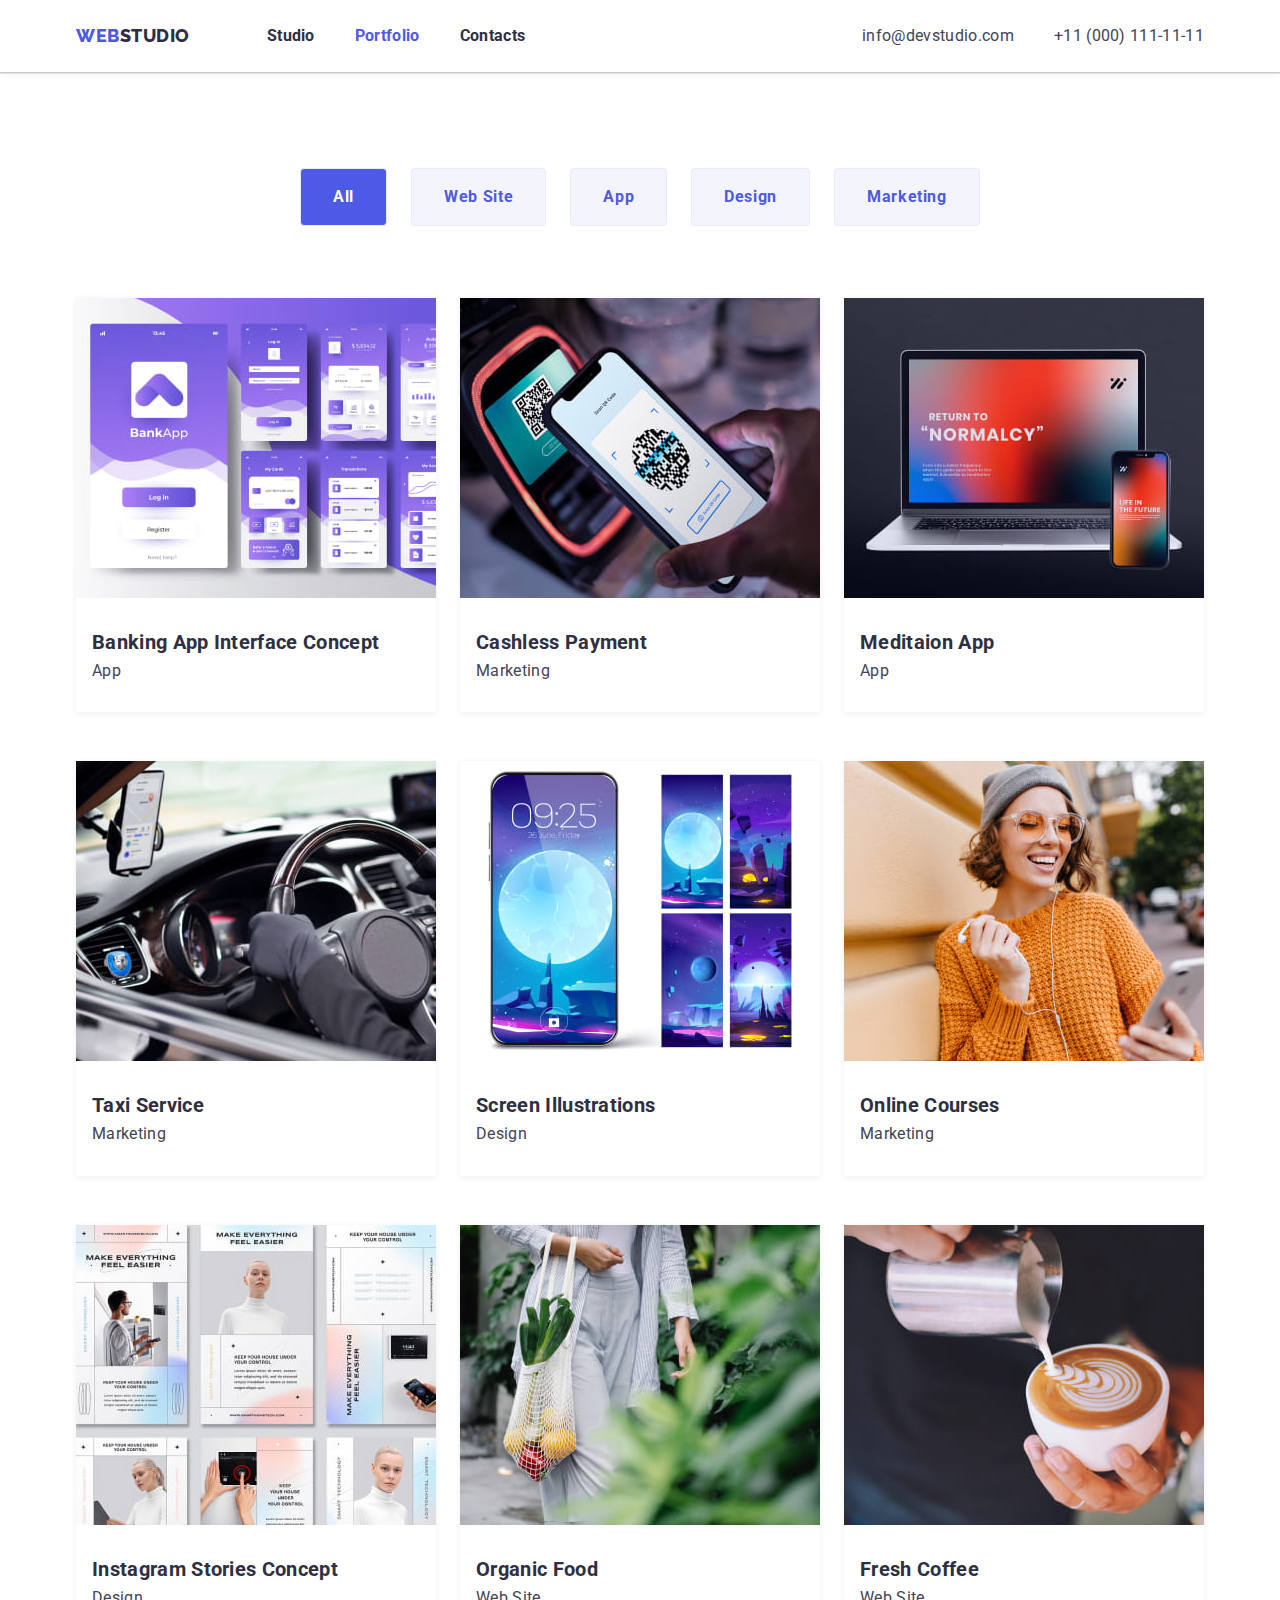
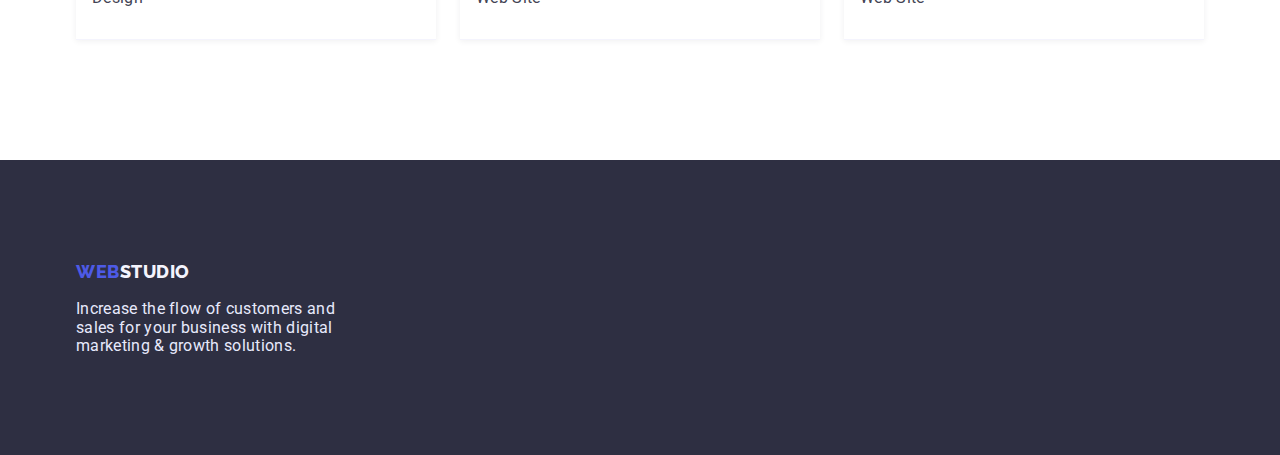
==== portfolio.html @ 6bef0414 "sections 1-4" ====
<!DOCTYPE html>
<html lang="en">
	<head>
		<meta charset="UTF-8" />
		<meta http-equiv="X-UA-Compatible" content="IE=edge" />
		<meta name="viewport" content="width=device-width, initial-scale=1.0" />
		<title>Document</title>
		<link rel="preconnect" href="https://fonts.googleapis.com" />
		<link rel="preconnect" href="https://fonts.gstatic.com" crossorigin />
		<link
			href="https://fonts.googleapis.com/css2?family=Raleway:wght@800&family=Roboto:wght@400;700&display=swap"
			rel="stylesheet"
		/>
		<link
			rel="stylesheet"
			href="https://cdnjs.cloudflare.com/ajax/libs/modern-normalize/1.1.0/modern-normalize.min.css"
		/>
		<link rel="stylesheet" href="./css/styles.css" />
	</head>
	<body>
		<!-- ************************** header ************************** -->
		<header class="header-portf">
			<div class="container header-nav">
				<nav class="header-nav">
					<!-- Логотип у шапці -->
					<a href="./index.html" class="logo">
						<span class="logo-iris">Web</span>
						<span class="logo-navyblue">Studio</span>
					</a>
					<!-- Навігація на інші сторінки -->
					<ul class="site-nav list">
						<li class="item"><a href="./index.html" class="link">Studio</a></li>
						<li class="item"><a href="./portfolio.html" class="link current">Portfolio</a></li>
						<li class="item"><a href="./index.html" class="link">Contacts</a></li>
					</ul>
				</nav>
				<ul class="cont-nav list">
					<!-- Посилання на адрес пошти-->
					<li class="item">
						<a href="mailto:info@devstudio.com" class="link">info@devstudio.com</a>
					</li>
					<!-- Посилання на телефонний номер-->
					<li class="item">
						<a href="tel:+110001111111" class="link">+11 (000) 111-11-11</a>
					</li>
				</ul>
			</div>
		</header>
		<main>
			<!-- ************************** section Portfolio ************************** -->
			<section class="section-portfolio">
				<div class="container">
					<!-- Заголовок секціх, не читається на сторінці -->
					<h1 class="visually-hidden">Portfolio</h1>
					<!-- ***************** block filters ***************** -->
					<ul class="filter-ul">
						<li class="filter-li"><button type="button" class="portfolio-button current">All</button></li>
						<li class="filter-li"><button type="button" class="portfolio-button">Web Site</button></li>
						<li class="filter-li"><button type="button" class="portfolio-button">App</button></li>
						<li class="filter-li"><button type="button" class="portfolio-button">Design</button></li>
						<li class="filter-li"><button type="button" class="portfolio-button">Marketing</button></li>
					</ul>
					<!-- ***************** block Portfolio ***************** -->
					<ul class="card-set-port">
						<li class="item">
							<article class="card">
								<div class="card-thumd">
									<a href="">
										<img src="./images/img21.jpg" alt="img" />
									</a>
								</div>
							</article>
							<div class="card-content">
								<h2 class="section4-title">Banking App Interface Concept</h2>
								<p class="card-text">App</p>
							</div>
						</li>
						<li class="item">
							<article class="card">
								<div class="card-thumd">
									<a href="">
										<img src="./images/img22.jpg" alt="img" />
									</a>
								</div>
							</article>
							<div class="card-content">
								<h2 class="section4-title">Cashless Payment</h2>
								<p class="card-text">Marketing</p>
							</div>
						</li>
						<li class="item">
							<article class="card">
								<div class="card-thumd">
									<a href="">
										<img src="./images/img23.jpg" alt="img" />
									</a>
								</div>
							</article>
							<div class="card-content">
								<h2 class="section4-title">Meditaion App</h2>
								<p class="card-text">App</p>
							</div>
						</li>
						<li class="item">
							<article class="card">
								<div class="card-thumd">
									<a href="">
										<img src="./images/img24.jpg" alt="img" />
									</a>
								</div>
							</article>
							<div class="card-content">
								<h2 class="section4-title">Taxi Service</h2>
								<p class="card-text">Marketing</p>
							</div>
						</li>
						<li class="item">
							<article class="card">
								<div class="card-thumd">
									<a href="">
										<img src="./images/img25.jpg" alt="img" />
									</a>
								</div>
							</article>
							<div class="card-content">
								<h2 class="section4-title">Screen Illustrations</h2>
								<p class="card-text">Design</p>
							</div>
						</li>
						<li class="item">
							<article class="card">
								<div class="card-thumd">
									<a href="">
										<img src="./images/img26.jpg" alt="img" />
									</a>
								</div>
							</article>
							<div class="card-content">
								<h2 class="section4-title">Online Courses</h2>
								<p class="card-text">Marketing</p>
							</div>
						</li>
						<li class="item">
							<article class="card">
								<div class="card-thumd">
									<a href="">
										<img src="./images/img27.jpg" alt="img" />
									</a>
								</div>
							</article>
							<div class="card-content">
								<h2 class="section4-title">Instagram Stories Concept</h2>
								<p class="card-text">Design</p>
							</div>
						</li>
						<li class="item">
							<article class="card">
								<div class="card-thumd">
									<a href="">
										<img src="./images/img28.jpg" alt="img" />
									</a>
								</div>
							</article>
							<div class="card-content">
								<h2 class="section4-title">Organic Food</h2>
								<p class="card-text">Web Site</p>
							</div>
						</li>
						<li class="item">
							<article class="card">
								<div class="card-thumd">
									<a href="">
										<img src="./images/img29.jpg" alt="img" />
									</a>
								</div>
							</article>
							<div class="card-content">
								<h2 class="section4-title">Fresh Coffee</h2>
								<p class="card-text">Web Site</p>
							</div>
						</li>
					</ul>
				</div>
			</section>
		</main>
		<!-- ************************** footer ************************** -->
		<footer class="footer">
			<div class="container">
				<a href="./index.html" class="logo">
					<span class="logo-iris">Web</span>
					<span class="logo-cloud">Studio</span>
				</a>
				<p class="footer-p">
					Increase the flow of customers and sales for your business with digital marketing & growth solutions.
				</p>
			</div>
		</footer>
	</body>
</html>
---- css/styles.css ----
:root {
	--primery-text-color-slate: #434455;
	--primery-white-color: #ffffff;
	--text-color-iris: #4d5ae5;
	--text-color-navyblue: #2e2f42;
	--text-color-cloud: #f4f4fd;
	--text-color-cornflower: #e7e9fc;
	--card-set-gap: 24px;
	--color-light-slate: #8E8F99;
}
/* ************ Recomended Zozylia ************ */
a {
    text-decoration: none;
    color: inherit;
  }
  p,
  h1,
  h2,
  h3,
  h4,
  h5,
  h6 {
    margin: 0;
  }
button {
    cursor: pointer;
  }
/* ************ /Recomended Zozylia ************ */

ul {
	padding-inline-start: 0;
	margin-top: 0;
	margin-bottom: 0;
  }
img {
	display: block;
	max-width: 100%;
	height: auto;
}
body {
	font-family: "Roboto", sans-serif;
	letter-spacing: 0.02em;
	background-color: var(--primery-white-color);
	color: var(--primery-text-color-slate);
}
/* Заголовки font-weight: 700 */
h1,
h2,
h3 {
	font-weight: 700;
	color: var(--text-color-navyblue);
}
/* прибирання маркерів у списках */
ul {
	list-style: none;
}
/* прибирання підкреслення */
a {
	text-decoration: none;
}
.p {
	font-size: 16px;
	line-height: 1.5;
}
.container {
	width: 1158px;
    padding-left: 15px;
    padding-right: 15px;
    margin-left: auto;
	margin-right: auto;
}
/* header */
.header-nav {
	display: flex;
	align-items: center;
}

/* logo */
.logo {
	/* margin-right: 77px; */
	font-family: "Raleway", sans-serif;
	font-weight: 800;
	font-size: 18px;
	line-height: 1.33;
	display: flex;
	align-items: center;
	letter-spacing: 0.03em;
	text-transform: uppercase;
}
.logo-iris {
	color: var(--text-color-iris);
}
.logo-navyblue {
	color: var(--text-color-navyblue);
}
/* site-nav */
.site-nav,
.cont-nav {
	display: flex;
	padding-top: 24px;
    padding-bottom: 24px;
	font-size: 16px;
	line-height: 1.5;
}
.site-nav .item + .item,
.cont-nav .item + .item {
    margin-left: 40px;
}
.site-nav {
	margin-left: 77px;
	font-weight: 700;
}
.site-nav .link {
	color: var(--text-color-navyblue);
}
.site-nav .link:hover,
.site-nav .link:focus {
	color: var(--primery-text-color-slate);
}
.site-nav .link.current {
	color: var(--text-color-iris);
}
/* cont-nav */
.cont-nav {
	margin-left: auto;
}
.cont-nav .link {
	color: var(--primery-text-color-slate);
}
.cont-nav .link:hover,
.cont-nav .link:focus {
	color: var(--text-color-iris);
}
/* hero */
.hero {
	max-width: 1440px;
	height: 600px;
	margin-left: auto;
	margin-right: auto;
	background-image: 
	linear-gradient(rgba(46,47,66, 0.7), rgba(46,47,66, 0.7)),
	url(../images/people-office\ 1.jpg);
	background-repeat: no-repeat;
	background-position: center;
	background-size: cover;
	padding-top: 192px;
	padding-bottom: 192px;
	text-align: center;
}
.hero-title {
	margin: 0px auto 48px;
	max-width: 492px;
	font-size: 56px;
	line-height: 1.07;
	color: var(--primery-white-color);
}
.hero-button {
	font-family: "Roboto", sans-serif;
	font-weight: 700;
	font-size: 16px;
	line-height: 1.19;
	padding: 16px 32px;
	align-items: center;
	letter-spacing: 0.04em;
	color: var(--primery-white-color);
	background-color: var(--text-color-iris);
    border-radius: 4px;
	border: none;
}
.hero-button:hover,
.hero-button:focus {
   background-color: #404BBF;
}

/* section-1 */
.section-1 {
	padding-top: 120px;
	padding-bottom: 120px;
}
/* Приховування заголовка "Секція1" та "Portfolio" */
.visually-hidden {
	position: absolute;
	width: 1px;
	height: 1px;
	margin: -1px;
	border: 0;
	padding: 0;
	clip: rect(0 0 0 0);
	overflow: hidden;
}
.card-set {
	padding: 0;
	margin: 0;
	list-style: none;
	display: flex;
	flex-wrap: wrap;
	margin-left: calc(-1 * var(--card-set-gap));
}
.card-set > .section-1-li {
	flex-basis: calc(100%/4 - var(--card-set-gap));
	margin-left: var(--card-set-gap);
}
.section-1-li::before {
	display: block;
	content: '';
	height: 112px;
	background-color: var(--text-color-cloud);
	background-repeat: 4px;
	margin-bottom: 8px;
	background-repeat: no-repeat;
	background-position: center;
}
.section-1-li:nth-child(1)::before {
	background-image: url(../images/antenna.svg);
}
.section-1-li:nth-child(2)::before {
	background-image: url(../images/clock.svg);
}
.section-1-li:nth-child(3)::before {
	background-image: url(../images/diagram.svg);
}
.section-1-li:nth-child(4)::before {
	background-image: url(../images/astronaut.svg);
}
.section-1-title {
	font-size: 20px;
	line-height: 1.2;
	margin-bottom: 8px;
}
/* section-2 */
.section-2 {
	padding-bottom: 120px;
}
.section-2-title {
	font-size: 36px;
	line-height: 1.11;
	text-align: center;
	text-transform: capitalize;
	margin-bottom: 72px;
}
.section-2-li {
	flex-basis: calc(100%/3 - var(--card-set-gap));
	margin-left: var(--card-set-gap);
}
/* section-3 */

.section-3 {
	padding-top: 120px;
	padding-bottom: 120px;
    background-color: var(--text-color-cloud);
}
.section-3-h2 {
	font-size: 36px;
    line-height: 1.11;
    text-align: center;
    letter-spacing: 0.02em;
    text-transform: capitalize;
	margin-bottom: 72px;
}
.card-set > .section-3-li {
	flex-basis: calc(100%/4 - var(--card-set-gap));
	margin-left: var(--card-set-gap);
	background: #FFFFFF;
    box-shadow: 0px 1px 6px rgba(46, 47, 66, 0.08), 0px 1px 1px rgba(46, 47, 66, 0.16), 0px 2px 1px rgba(46, 47, 66, 0.08);
    border-radius: 0px 0px 4px 4px;
}
.sect-3-div > h3 {
	margin-top: 8px;
	margin-bottom: 8px;
}
.sect-3-div > p {
	margin-bottom: 32px;
	text-align: center;
}
.section3-title {
	font-size: 20px;
	line-height: 1.2;
	text-align: center;
}
.sotial-list {
	display: flex;
	width: 232px;
	height: 48px;
	margin-bottom: 32px;
	margin-left: auto;
	margin-right: auto;
	justify-content: space-between;
	align-items: center;
}
.sotial-list-link {
	display: flex;
	justify-content: center;
	align-items: center;
	width: 40px;
	height: 40px;
	border-radius: 50%;
	background-color: var(--text-color-iris);
}
.sotial-list-icon {
	fill: var(--text-color-cloud);
}
.sotial-list-link:hover,
.sotial-list-link:focus {
	background-color: var(--text-color-cloud);
}
.sotial-list-link:hover .sotial-list-icon,
.sotial-list-link:focus .sotial-list-icon {
	fill: var(--text-color-iris);
}
/* section-сustomers */
.customers {
	padding-top: 120px;
	padding-bottom: 120px;
}
.customers-h2 {
	font-size: 36px;
	line-height: 1.16x;
	text-align: center;
	letter-spacing: 0.03em;
	margin-bottom: 72px;
}
.customers-ul {
	display: flex;
	justify-content: space-between;
	margin: 0 auto;
}
.customers-li {
	display: flex;
	align-items: center;
	justify-content: center;
	width: 168px;
	height: 88px;
	border: 1px solid var(--color-light-slate);
	border-radius: 4px;
	cursor: pointer;
}
.customers-link {
	display: flex;
	justify-content: center;
	align-items: center;
}
.customers-svg {
	fill: var(--color-light-slate);
}
.customers-li:hover,
.customers-li:focus {
	border: 1px solid var(--text-color-iris);
}
.customers-li:hover .customers-svg,
.customers-li:focus .customers-svg {
	fill: var(--text-color-iris);
}
/* -------------------frame under the header------------------- */
.header-portf {
	box-shadow: 0px 2px 1px rgba(46, 47, 66, 0.08), 0px 1px 1px rgba(46, 47, 66, 0.16), 0px 1px 6px rgba(46, 47, 66, 0.08);
}
/* -------------------Portfolio------------------- */
.section-portfolio {
	padding-top: 96px;
	padding-bottom: 120px;
}
/* Блок фільтрів */
.filter-ul {
    display: flex;
	justify-content: center;
	margin-bottom: 72px;
}
.filter-ul .filter-li + .filter-li {
	margin-left: 24px;
}
.portfolio-button {
	padding: 16px 32px;
	border: 1px solid #E7E9FC;
    border-radius: 4px;
	font-family: "Roboto", sans-serif;
	font-weight: 700;
	font-size: 16px;
	line-height: 1.5;
	display: flex;
	align-items: center;
	text-align: center;
	letter-spacing: 0.04em;
	color: var(--text-color-iris);
	background: var(--text-color-cloud);
}
.portfolio-button.current,
.portfolio-button:hover,
.portfolio-button:focus {
	color: var(--primery-white-color);
	background: var(--text-color-iris);
}
/* Блок портфоліо */
.card-set-port {
	padding: 0;
	list-style: none;
	display: flex;
	flex-wrap: wrap;
	margin-top: calc(-1 * var(--card-set-gap));
	margin-bottom: calc(-1 * var(--card-set-gap));
	margin-left: calc(-1 * var(--card-set-gap));
	margin-right: 0;
}
.card-set-port > .item {
	flex-basis: calc(100%/3 - var(--card-set-gap) - 1);
	margin-top: var(--card-set-gap);
	margin-bottom: var(--card-set-gap);
	margin-left: var(--card-set-gap);
	border-bottom: 0.5px solid #F4F4FD;
	box-shadow: 0px 1px 6px rgba(46, 47, 66, 0.08);
}
.card-content {
	padding: 32px 16px;
}
.card-content > .card-text {
	margin-top: 8px;
}
.section4-title {
	font-size: 20px;
	line-height: 1.2;
	color: var(--text-color-navyblue);
}

/* footer */
footer {
	padding-top: 100px;
	padding-bottom: 100px;
	background-color: var(--text-color-navyblue);
}
.logo-cloud {
	color: var(--text-color-cloud);
}
.footer a {
	margin-bottom: 16px;
	font-size: 18px;
	line-height: 1.1.17;
}
.footer-p {
	width: 264px;
	color: var(--text-color-cornflower);
}
.footer-media {

}
.footer-h3 {
	font-size: 16px;
	line-height: 1.5;
	color: #FFFFFF;
}
.footer-ul {
	display: flex;
	justify-content: space-between;
	align-items: center;
	width: 208px;
	height: 40px;
	


}
.footer-li {

}
.footer-link {
	display: flex;
	justify-self: center;
	align-items: center;
	width: 40px;
	height: 40px;
	border-radius: 50%;
	background: rgba(255, 255, 255, 0.1);
}
.footer-svg {
	fill: var(--text-color-cloud);
}
/* .sotial-list {
	display: flex;
	width: 232px;
	height: 48px;
	margin-bottom: 32px;
	margin-left: auto;
	margin-right: auto;
	justify-content: space-between;
	align-items: center;
} */
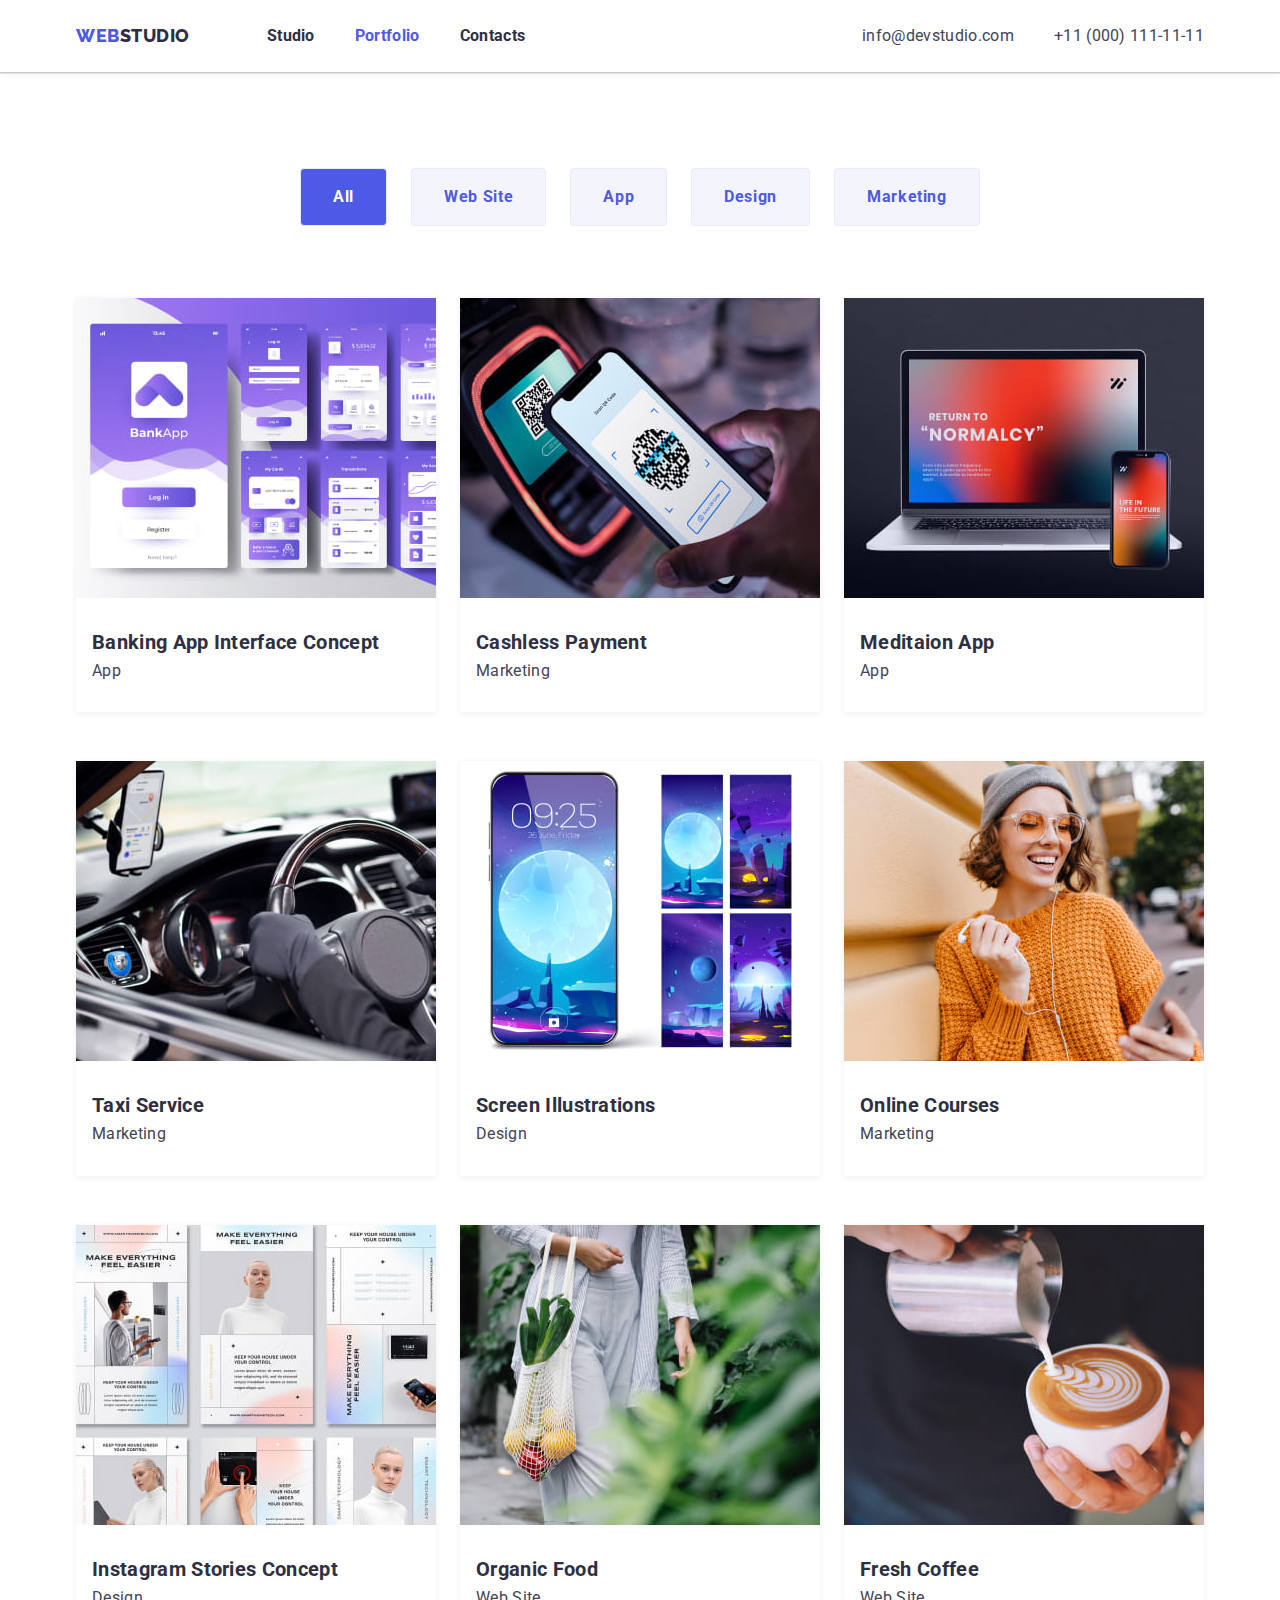
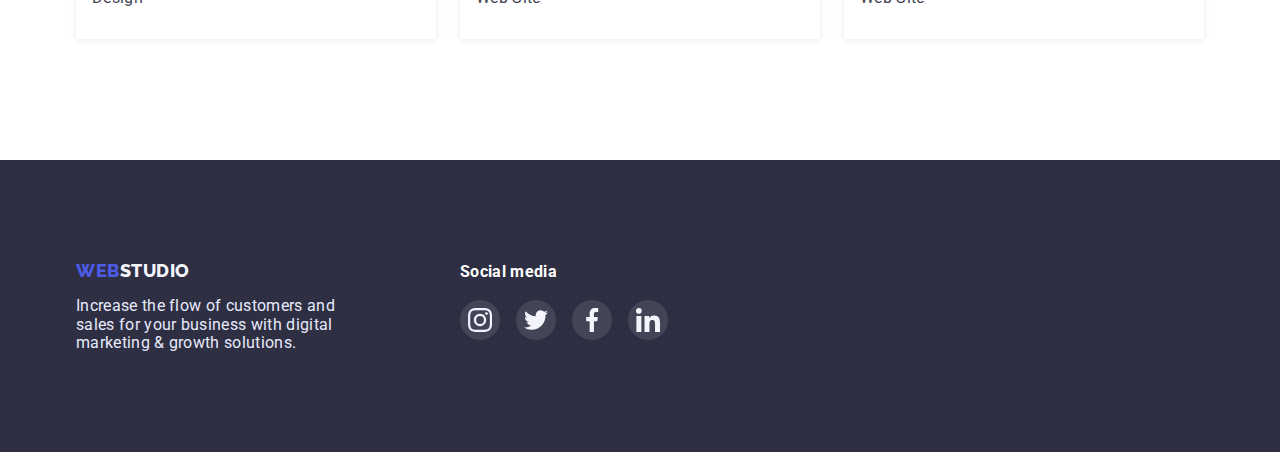
==== commit 3388e0dd: "HW4" ====
--- a/portfolio.html
+++ b/portfolio.html
@@ -20,7 +20,7 @@
 	<body>
 		<!-- ************************** header ************************** -->
 		<header class="header-portf">
-			<div class="container header-nav">
+			<div class="container">
 				<nav class="header-nav">
 					<!-- Логотип у шапці -->
 					<a href="./index.html" class="logo">
@@ -61,8 +61,8 @@
 						<li class="filter-li"><button type="button" class="portfolio-button">Marketing</button></li>
 					</ul>
 					<!-- ***************** block Portfolio ***************** -->
-					<ul class="card-set-port">
-						<li class="item">
+					<ul class="portfolio-ul">
+						<li class="portfolio-li">
 							<article class="card">
 								<div class="card-thumd">
 									<a href="">
@@ -71,11 +71,11 @@
 								</div>
 							</article>
 							<div class="card-content">
-								<h2 class="section4-title">Banking App Interface Concept</h2>
+								<h2 class="portfolio-title">Banking App Interface Concept</h2>
 								<p class="card-text">App</p>
 							</div>
 						</li>
-						<li class="item">
+						<li class="portfolio-li">
 							<article class="card">
 								<div class="card-thumd">
 									<a href="">
@@ -84,11 +84,11 @@
 								</div>
 							</article>
 							<div class="card-content">
-								<h2 class="section4-title">Cashless Payment</h2>
+								<h2 class="portfolio-title">Cashless Payment</h2>
 								<p class="card-text">Marketing</p>
 							</div>
 						</li>
-						<li class="item">
+						<li class="portfolio-li">
 							<article class="card">
 								<div class="card-thumd">
 									<a href="">
@@ -97,11 +97,11 @@
 								</div>
 							</article>
 							<div class="card-content">
-								<h2 class="section4-title">Meditaion App</h2>
+								<h2 class="portfolio-title">Meditaion App</h2>
 								<p class="card-text">App</p>
 							</div>
 						</li>
-						<li class="item">
+						<li class="portfolio-li">
 							<article class="card">
 								<div class="card-thumd">
 									<a href="">
@@ -110,11 +110,11 @@
 								</div>
 							</article>
 							<div class="card-content">
-								<h2 class="section4-title">Taxi Service</h2>
+								<h2 class="portfolio-title">Taxi Service</h2>
 								<p class="card-text">Marketing</p>
 							</div>
 						</li>
-						<li class="item">
+						<li class="portfolio-li">
 							<article class="card">
 								<div class="card-thumd">
 									<a href="">
@@ -123,11 +123,11 @@
 								</div>
 							</article>
 							<div class="card-content">
-								<h2 class="section4-title">Screen Illustrations</h2>
+								<h2 class="portfolio-title">Screen Illustrations</h2>
 								<p class="card-text">Design</p>
 							</div>
 						</li>
-						<li class="item">
+						<li class="portfolio-li">
 							<article class="card">
 								<div class="card-thumd">
 									<a href="">
@@ -136,11 +136,11 @@
 								</div>
 							</article>
 							<div class="card-content">
-								<h2 class="section4-title">Online Courses</h2>
+								<h2 class="portfolio-title">Online Courses</h2>
 								<p class="card-text">Marketing</p>
 							</div>
 						</li>
-						<li class="item">
+						<li class="portfolio-li">
 							<article class="card">
 								<div class="card-thumd">
 									<a href="">
@@ -149,11 +149,11 @@
 								</div>
 							</article>
 							<div class="card-content">
-								<h2 class="section4-title">Instagram Stories Concept</h2>
+								<h2 class="portfolio-title">Instagram Stories Concept</h2>
 								<p class="card-text">Design</p>
 							</div>
 						</li>
-						<li class="item">
+						<li class="portfolio-li">
 							<article class="card">
 								<div class="card-thumd">
 									<a href="">
@@ -162,11 +162,11 @@
 								</div>
 							</article>
 							<div class="card-content">
-								<h2 class="section4-title">Organic Food</h2>
+								<h2 class="portfolio-title">Organic Food</h2>
 								<p class="card-text">Web Site</p>
 							</div>
 						</li>
-						<li class="item">
+						<li class="portfolio-li">
 							<article class="card">
 								<div class="card-thumd">
 									<a href="">
@@ -175,7 +175,7 @@
 								</div>
 							</article>
 							<div class="card-content">
-								<h2 class="section4-title">Fresh Coffee</h2>
+								<h2 class="portfolio-title">Fresh Coffee</h2>
 								<p class="card-text">Web Site</p>
 							</div>
 						</li>
@@ -186,13 +186,48 @@
 		<!-- ************************** footer ************************** -->
 		<footer class="footer">
 			<div class="container">
-				<a href="./index.html" class="logo">
-					<span class="logo-iris">Web</span>
-					<span class="logo-cloud">Studio</span>
-				</a>
-				<p class="footer-p">
-					Increase the flow of customers and sales for your business with digital marketing & growth solutions.
-				</p>
+				<div class="footer-logo">
+					<a href="./index.html" class="logo">
+						<span class="logo-iris">Web</span>
+						<span class="logo-cloud">Studio</span>
+					</a>
+					<p class="footer-p">
+						Increase the flow of customers and sales for your business with digital marketing & growth solutions.
+					</p>
+				</div>
+				<div class="footer-media">
+					<h3 class="footer-h3">Social media</h3>
+					<ul class="footer-ul">
+						<li class="footer-li">
+							<a href="" class="footer-link">
+								<svg class="footer-svg" width="24" height="24">
+									<use href="./images/icons.svg#icon-instagram"></use>
+								</svg>
+							</a>
+						</li>
+						<li class="footer-li">
+							<a href="" class="footer-link">
+								<svg class="footer-svg" width="24" height="24">
+									<use href="./images/icons.svg#icon-twitter"></use>
+								</svg>
+							</a>
+						</li>
+						<li class="footer-li">
+							<a href="" class="footer-link">
+								<svg class="footer-svg" width="24" height="24">
+									<use href="./images/icons.svg#icon-facebook"></use>
+								</svg>
+							</a>
+						</li>
+						<li class="footer-li">
+							<a href="" class="footer-link">
+								<svg class="footer-svg" width="24" height="24">
+									<use href="./images/icons.svg#icon-linkedin"></use>
+								</svg>
+							</a>
+						</li>
+					</ul>
+				</div>
 			</div>
 		</footer>
 	</body>
--- a/css/styles.css
+++ b/css/styles.css
@@ -7,6 +7,7 @@
 	--text-color-cornflower: #e7e9fc;
 	--card-set-gap: 24px;
 	--color-light-slate: #8E8F99;
+	--color-green: #31D0AA;
 }
 /* ************ Recomended Zozylia ************ */
 a {
@@ -70,20 +71,25 @@
 	margin-right: auto;
 }
 /* header */
+.header-main > .container,
+.header-portf > .container {
+	display: flex;
+	align-items: center;
+}
 .header-nav {
 	display: flex;
 	align-items: center;
 }
-
 /* logo */
 .logo {
-	/* margin-right: 77px; */
+	display: flex;
+	align-items: center;
+	padding-top: 24px;
+	padding-bottom: 24px;
 	font-family: "Raleway", sans-serif;
 	font-weight: 800;
 	font-size: 18px;
 	line-height: 1.33;
-	display: flex;
-	align-items: center;
 	letter-spacing: 0.03em;
 	text-transform: uppercase;
 }
@@ -111,6 +117,8 @@
 	font-weight: 700;
 }
 .site-nav .link {
+	padding-top: 24px;
+	padding-bottom: 24px;
 	color: var(--text-color-navyblue);
 }
 .site-nav .link:hover,
@@ -125,11 +133,17 @@
 	margin-left: auto;
 }
 .cont-nav .link {
+	padding-top: 24px;
+	padding-bottom: 24px;
 	color: var(--primery-text-color-slate);
 }
 .cont-nav .link:hover,
 .cont-nav .link:focus {
 	color: var(--text-color-iris);
+}
+/* -------------------frame under the header------------------- */
+.header-portf {
+	box-shadow: 0px 2px 1px rgba(46, 47, 66, 0.08), 0px 1px 1px rgba(46, 47, 66, 0.16), 0px 1px 6px rgba(46, 47, 66, 0.08);
 }
 /* hero */
 .hero {
@@ -170,8 +184,8 @@
 .hero-button:hover,
 .hero-button:focus {
    background-color: #404BBF;
-}
-
+   box-shadow: 0px 1px 6px rgba(46, 47, 66, 0.08), 0px 1px 1px rgba(46, 47, 66, 0.16), 0px 2px 1px rgba(46, 47, 66, 0.08);
+}
 /* section-1 */
 .section-1 {
 	padding-top: 120px;
@@ -243,7 +257,6 @@
 	margin-left: var(--card-set-gap);
 }
 /* section-3 */
-
 .section-3 {
 	padding-top: 120px;
 	padding-bottom: 120px;
@@ -349,10 +362,6 @@
 .customers-li:hover .customers-svg,
 .customers-li:focus .customers-svg {
 	fill: var(--text-color-iris);
-}
-/* -------------------frame under the header------------------- */
-.header-portf {
-	box-shadow: 0px 2px 1px rgba(46, 47, 66, 0.08), 0px 1px 1px rgba(46, 47, 66, 0.16), 0px 1px 6px rgba(46, 47, 66, 0.08);
 }
 /* -------------------Portfolio------------------- */
 .section-portfolio {
@@ -383,14 +392,16 @@
 	color: var(--text-color-iris);
 	background: var(--text-color-cloud);
 }
-.portfolio-button.current,
 .portfolio-button:hover,
 .portfolio-button:focus {
+	box-shadow: 0px 3px 1px rgba(0, 0, 0, 0.1), 0px 2px 1px rgba(0, 0, 0, 0.08), 0px 2px 2px rgba(0, 0, 0, 0.12);
+}
+.portfolio-button.current {
 	color: var(--primery-white-color);
 	background: var(--text-color-iris);
 }
 /* Блок портфоліо */
-.card-set-port {
+.portfolio-ul {
 	padding: 0;
 	list-style: none;
 	display: flex;
@@ -400,7 +411,7 @@
 	margin-left: calc(-1 * var(--card-set-gap));
 	margin-right: 0;
 }
-.card-set-port > .item {
+.portfolio-li {
 	flex-basis: calc(100%/3 - var(--card-set-gap) - 1);
 	margin-top: var(--card-set-gap);
 	margin-bottom: var(--card-set-gap);
@@ -408,60 +419,66 @@
 	border-bottom: 0.5px solid #F4F4FD;
 	box-shadow: 0px 1px 6px rgba(46, 47, 66, 0.08);
 }
+.portfolio-li:hover {
+	cursor: pointer;
+	box-shadow: 0px 1px 6px rgba(46, 47, 66, 0.08), 0px 1px 1px rgba(46, 47, 66, 0.16), 0px 2px 1px rgba(46, 47, 66, 0.08);
+}
 .card-content {
 	padding: 32px 16px;
 }
+.portfolio-title {
+	font-size: 20px;
+	line-height: 1.2;
+}
 .card-content > .card-text {
 	margin-top: 8px;
 }
-.section4-title {
-	font-size: 20px;
-	line-height: 1.2;
-	color: var(--text-color-navyblue);
-}
-
 /* footer */
-footer {
+.footer {
 	padding-top: 100px;
 	padding-bottom: 100px;
 	background-color: var(--text-color-navyblue);
 }
+.footer > .container {
+	display: flex;
+}
 .logo-cloud {
 	color: var(--text-color-cloud);
 }
-.footer a {
+.footer-logo > .logo {
 	margin-bottom: 16px;
+	padding-top: 0;
+	padding-bottom: 0;
 	font-size: 18px;
-	line-height: 1.1.17;
+	line-height: 1.17;
 }
 .footer-p {
 	width: 264px;
 	color: var(--text-color-cornflower);
 }
 .footer-media {
-
+	margin-left: 120px;
 }
 .footer-h3 {
+	margin-bottom: 16px;
 	font-size: 16px;
 	line-height: 1.5;
 	color: #FFFFFF;
 }
 .footer-ul {
 	display: flex;
+	align-items: center;
+	/* justify-content: center;
+	column-gap: 16px; */
 	justify-content: space-between;
-	align-items: center;
 	width: 208px;
 	height: 40px;
-	
-
-
 }
 .footer-li {
-
 }
 .footer-link {
 	display: flex;
-	justify-self: center;
+	justify-content: center;
 	align-items: center;
 	width: 40px;
 	height: 40px;
@@ -471,13 +488,8 @@
 .footer-svg {
 	fill: var(--text-color-cloud);
 }
-/* .sotial-list {
-	display: flex;
-	width: 232px;
-	height: 48px;
-	margin-bottom: 32px;
-	margin-left: auto;
-	margin-right: auto;
-	justify-content: space-between;
-	align-items: center;
-} */+.footer-link:hover,
+.footer-link:focus {
+	cursor: pointer;
+	background: var(--color-green);
+}